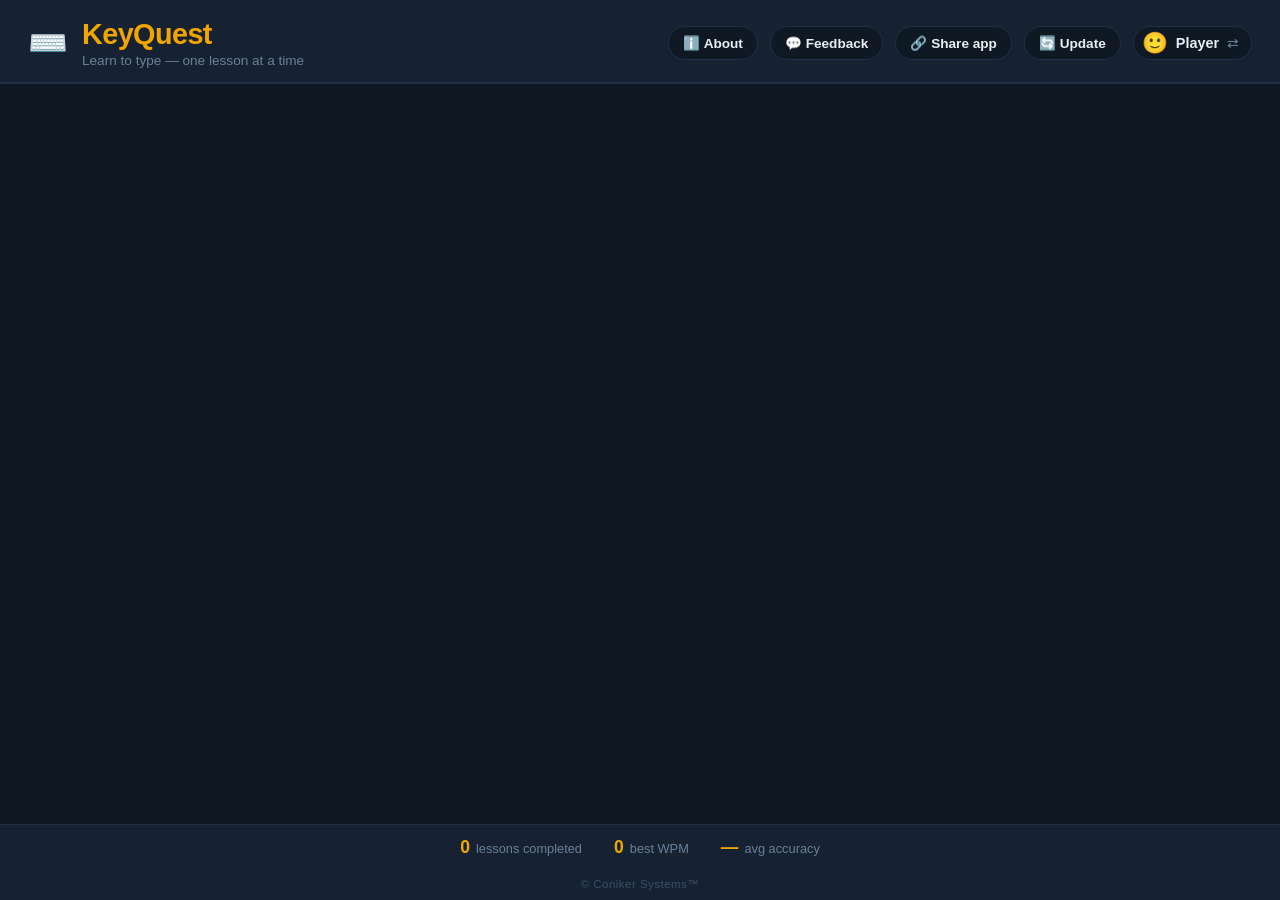
==== index.html @ 82ed9040 "Add Word Zap arcade game (v1.3.0) Falling-words typing game using only the keys the player has unloc" ====
<!DOCTYPE html>
<html lang="en">
<head>
  <meta charset="UTF-8">
  <meta name="viewport" content="width=device-width, initial-scale=1.0, viewport-fit=cover">
  <meta name="apple-mobile-web-app-capable" content="yes">
  <meta name="apple-mobile-web-app-status-bar-style" content="black-translucent">
  <meta name="apple-mobile-web-app-title" content="KeyQuest">
  <meta name="theme-color" content="#0F1923">

  <!-- PWA Manifest -->
  <link rel="manifest" href="manifest.json">

  <!-- App Icons for iOS home screen -->
  <link rel="apple-touch-icon" href="icons/icon-192.svg">

  <!-- App Stylesheet — ?v= cache-busts on each release (keep in sync with APP_VERSION) -->
  <link rel="stylesheet" href="css/app.css?v=1.3.0">

  <title>KeyQuest — Learn to Type</title>
</head>
<body>

  <!-- ==============================================================
       VIEW 0: PROFILE PICKER — "Who's typing?"
       Local, offline player profiles so son & wife track separately.
       ============================================================== -->
  <div id="view-profiles" class="view hidden">
    <div class="profiles-container">
      <div class="profiles-logo" aria-hidden="true">⌨️ KeyQuest</div>
      <h1 class="profiles-title">Who's typing?</h1>
      <p class="profiles-sub">Pick your player so your stars and speed are saved just for you.</p>

      <!-- Profile cards (+ add) rendered by JS -->
      <div id="profiles-grid" class="profiles-grid"></div>

      <!-- Create-new-player form (shown when adding / on first run) -->
      <div id="profile-create" class="profile-create hidden">
        <input id="profile-name-input" class="profile-name-input"
               placeholder="Type your name" maxlength="12" autocomplete="off"
               autocapitalize="words" spellcheck="false">
        <div class="emoji-picker" id="emoji-picker" aria-label="Pick an avatar"></div>
        <div class="profile-create-actions">
          <button id="btn-create-cancel" class="btn btn-ghost">Cancel</button>
          <button id="btn-create-save" class="btn btn-primary">Create Player</button>
        </div>
      </div>

      <div class="app-credit">© Coniker Systems™</div>
    </div>
  </div><!-- /#view-profiles -->


  <!-- ==============================================================
       VIEW 1: HOME / DASHBOARD
       ============================================================== -->
  <div id="view-home" class="view">

    <!-- Header -->
    <header class="home-header">
      <div class="home-logo" aria-hidden="true">⌨️</div>
      <div>
        <div class="home-title">KeyQuest</div>
        <div class="home-tagline">Learn to type — one lesson at a time</div>
      </div>
      <div class="home-header-actions">
        <button id="btn-about" class="share-btn" aria-label="About this app">ℹ️ About</button>
        <button id="btn-feedback" class="share-btn" aria-label="Send feedback">💬 Feedback</button>
        <button id="btn-share" class="share-btn" aria-label="Share app link">🔗 Share app</button>
        <button id="btn-update" class="share-btn" aria-label="Update to the latest version">🔄 Update</button>
        <button id="btn-switch-player" class="profile-chip" aria-label="Switch player">
          <span id="profile-chip-emoji" class="profile-chip-emoji">🙂</span>
          <span id="profile-chip-name" class="profile-chip-name">Player</span>
          <span class="profile-chip-swap" aria-hidden="true">⇄</span>
        </button>
      </div>
    </header>

    <!-- Levels + Lesson Cards — rendered by JS -->
    <div id="levels-container" role="main" aria-label="Lessons"></div>

    <!-- Bottom Stats Bar -->
    <footer class="stats-bar" role="contentinfo">
      <div class="stat-item">
        <span class="stat-value" id="stat-completed">0</span>
        <span class="stat-label">lessons completed</span>
      </div>
      <div class="stat-item">
        <span class="stat-value" id="stat-wpm">0</span>
        <span class="stat-label">best WPM</span>
      </div>
      <div class="stat-item">
        <span class="stat-value" id="stat-accuracy">—</span>
        <span class="stat-label">avg accuracy</span>
      </div>
    </footer>

    <!-- Credit -->
    <div class="app-credit">© Coniker Systems™</div>

  </div><!-- /#view-home -->


  <!-- ==============================================================
       VIEW 2: LESSON INTRO SCREEN
       Shows before the typing screen — mimics typing.com's lesson start card
       ============================================================== -->
  <div id="view-intro" class="view hidden">
    <div class="intro-container">

      <!-- Header row: back button + level badge -->
      <div class="intro-header">
        <button id="btn-intro-back" class="btn-back" aria-label="Back to home">← Back</button>
        <div class="intro-level-badge" id="intro-level-badge">Level 1</div>
      </div>

      <!-- Lesson title & subtitle/tip -->
      <h1 class="intro-title" id="intro-title">F and J — Home Position</h1>
      <p class="intro-subtitle" id="intro-subtitle">Place your fingers on the home row. Feel the bumps on F and J.</p>

      <!-- Keys being introduced -->
      <div class="intro-keys-section">
        <div class="intro-keys-label" id="intro-keys-label">Keys in this lesson</div>
        <div class="intro-keys-display" id="intro-keys-display">
          <!-- Populated by JS: big colored key tiles -->
        </div>
      </div>

      <!-- Tip box -->
      <div class="intro-tip" id="intro-tip">
        <!-- Populated by JS -->
      </div>

      <!-- Start button -->
      <button class="btn btn-primary btn-start-lesson" id="btn-start-lesson">Start Lesson →</button>

    </div>
  </div><!-- /#view-intro -->


  <!-- ==============================================================
       VIEW 2b: EXAM INTRO — pick a test mode
       ============================================================== -->
  <div id="view-exam-intro" class="view hidden">
    <div class="intro-container">
      <div class="intro-header">
        <button id="btn-exam-back" class="btn-back" aria-label="Back to home">← Back</button>
        <div class="intro-level-badge" id="exam-intro-sub">Test</div>
      </div>

      <h1 class="intro-title" id="exam-intro-title">Level Test</h1>
      <p class="intro-subtitle" id="exam-intro-desc"></p>

      <div class="exam-note">
        🔒 This is a <strong>test</strong> — the keyboard won't show you the next key or
        finger. Type carefully and try not to look at your hands!
      </div>

      <div class="exam-modes">
        <button class="exam-mode-btn" id="btn-exam-accuracy">
          <span class="exam-mode-icon">🎯</span>
          <span class="exam-mode-title">Accuracy Test</span>
          <span class="exam-mode-req" id="exam-req-accuracy"></span>
        </button>
        <button class="exam-mode-btn" id="btn-exam-speed">
          <span class="exam-mode-icon">⚡</span>
          <span class="exam-mode-title">Speed + Accuracy</span>
          <span class="exam-mode-req" id="exam-req-speed"></span>
        </button>
      </div>
    </div>
  </div><!-- /#view-exam-intro -->


  <!-- ==============================================================
       VIEW 3: LESSON / TYPING SCREEN
       ============================================================== -->
  <div id="view-lesson" class="view hidden">

    <!-- Level accent bar at top -->
    <div class="lesson-level-bar" id="lesson-level-bar"></div>

    <!-- Top Bar: back button, lesson name, live stats -->
    <div class="lesson-topbar">
      <button id="btn-back-home" class="btn-back" aria-label="Back to home">← Home</button>

      <div class="lesson-name-bar">
        <div id="lesson-title">Lesson</div>
        <div id="lesson-exercise-counter">Exercise 1 of 4</div>
      </div>

      <div class="live-stats">
        <div class="live-stat">
          <span class="live-stat-value" id="stat-wpm-live">0</span>
          <span class="live-stat-label">WPM</span>
        </div>
        <div class="live-stat">
          <span class="live-stat-value" id="stat-accuracy-live">100%</span>
          <span class="live-stat-label">Accuracy</span>
        </div>
      </div>
    </div>

    <!-- Progress Bar -->
    <div class="progress-bar-wrap" role="progressbar" aria-label="Lesson progress">
      <div id="progress-fill"></div>
      <span id="progress-label" aria-live="polite">0 / 0</span>
    </div>

    <!-- Main Typing Area -->
    <div class="typing-area" aria-label="Typing exercise">
      <div id="typing-text" aria-live="off"></div>
    </div>

    <!-- Live finger coaching — "Use your left index finger" -->
    <div id="finger-hint" class="finger-hint" aria-live="polite"></div>

    <!-- Visual Keyboard — rendered by keyboard.js -->
    <div id="keyboard-container" role="img" aria-label="Visual keyboard"></div>

    <!-- Finger color legend — rendered by keyboard.js -->
    <div id="finger-legend" class="finger-legend" aria-label="Finger guide"></div>

  </div><!-- /#view-lesson -->


  <!-- ==============================================================
       VIEW 4: RESULTS SCREEN
       ============================================================== -->
  <div id="view-results" class="view hidden">

    <!-- Header -->
    <div class="results-header">
      <div class="results-title" id="results-title">Lesson Complete!</div>
      <div class="results-lesson-name" id="results-lesson-name"></div>
    </div>

    <!-- Exam pass/fail banner (exams only) -->
    <div id="results-exam-banner" class="results-exam-banner hidden"></div>

    <!-- Final-exam certificate (final exam pass only) -->
    <div id="results-certificate" class="results-certificate hidden"></div>

    <!-- Animated Star Rating (lessons only) -->
    <div class="results-stars" id="results-stars" aria-label="Star rating" role="img">
      <span class="result-star" aria-label="Star 1">★</span>
      <span class="result-star" aria-label="Star 2">★</span>
      <span class="result-star" aria-label="Star 3">★</span>
    </div>

    <!-- Stats -->
    <div class="results-stats">
      <div class="result-stat">
        <div class="result-stat-value" id="results-wpm">0</div>
        <div class="result-stat-label">WPM</div>
      </div>
      <div class="result-stat">
        <div class="result-stat-value" id="results-accuracy">0%</div>
        <div class="result-stat-label">Accuracy</div>
      </div>
      <div class="result-stat">
        <div class="result-stat-value" id="results-time">0s</div>
        <div class="result-stat-label">Time</div>
      </div>
    </div>

    <!-- Encouragement Message -->
    <p id="results-message"></p>

    <!-- Action Buttons -->
    <div class="results-buttons">
      <button id="btn-try-again" class="btn btn-secondary">Try Again</button>
      <button id="btn-next-lesson" class="btn btn-primary hidden">Next Lesson →</button>
      <button id="btn-results-home" class="btn btn-ghost">Home</button>
    </div>

  </div><!-- /#view-results -->


  <!-- ==============================================================
       VIEW 5: WORD ZAP — arcade typing game
       Words fall; type them to zap them. Uses only unlocked keys.
       ============================================================== -->
  <div id="view-game" class="view hidden">

    <!-- Top bar: exit, HUD, pause -->
    <div class="game-topbar">
      <button id="btn-game-exit" class="btn-back" aria-label="Back to home">← Home</button>

      <div class="game-hud">
        <div class="game-hud-item">
          <span class="game-hud-value" id="game-score">0</span>
          <span class="game-hud-label">Score <span id="game-streak" class="game-streak"></span></span>
        </div>
        <div class="game-hud-item">
          <span class="game-hud-value" id="game-level">1</span>
          <span class="game-hud-label">Level</span>
        </div>
        <div class="game-hud-item" id="game-lives" aria-label="Lives">
          <span class="game-heart">❤️</span>
          <span class="game-heart">❤️</span>
          <span class="game-heart">❤️</span>
        </div>
        <div class="game-hud-item">
          <span class="game-hud-value" id="game-best">0</span>
          <span class="game-hud-label">Best</span>
        </div>
      </div>

      <button id="btn-game-pause" class="btn-back" aria-label="Pause game">⏸</button>
    </div>

    <!-- Playfield — words spawn and fall inside here -->
    <div id="game-playfield" aria-label="Word Zap playfield">
      <div id="game-ground" aria-hidden="true"></div>

      <!-- Overlay: start / pause / game-over (content set by JS) -->
      <div id="game-overlay" class="game-overlay hidden">
        <div class="game-overlay-card">
          <h1 id="game-overlay-title">⚡ Word Zap</h1>
          <div id="game-overlay-body"></div>
          <div class="game-overlay-buttons">
            <button id="btn-game-start" class="btn btn-primary">Play! →</button>
            <button id="btn-game-home" class="btn btn-ghost">Home</button>
          </div>
        </div>
      </div>
    </div>

  </div><!-- /#view-game -->


  <!-- ==============================================================
       ABOUT OVERLAY — what KeyQuest is, in simple terms
       ============================================================== -->
  <div id="about-overlay" class="about-overlay hidden">
    <div class="about-card">
      <div class="about-head">
        <div class="about-logo" aria-hidden="true">⌨️</div>
        <div>
          <div class="about-title">KeyQuest</div>
          <div class="about-subtitle">Learn to type the right way</div>
        </div>
        <button id="btn-about-close" class="about-x" aria-label="Close">×</button>
      </div>

      <p class="about-lead">
        KeyQuest is a fun, step-by-step way to learn <strong>touch typing</strong> —
        typing without looking down at your hands.
      </p>

      <ul class="about-list">
        <li><span class="ab-ico">🎯</span><span class="ab-txt">Start on the <strong>home row</strong>, then add new keys, real words, sentences, numbers, and capital letters — like a real typing course.</span></li>
        <li><span class="ab-ico">⌨️</span><span class="ab-txt">The on-screen keyboard <strong>lights up the next key</strong> and tells you <strong>which finger</strong> to use, so you learn the correct habits.</span></li>
        <li><span class="ab-ico">⭐</span><span class="ab-txt">Earn up to <strong>3 stars</strong> per lesson, beat your best <strong>speed (WPM)</strong>, and watch your <strong>accuracy</strong> climb.</span></li>
        <li><span class="ab-ico">👨‍👩‍👧</span><span class="ab-txt">Each player has their <strong>own progress</strong>, so the whole family can practice.</span></li>
        <li><span class="ab-ico">📶</span><span class="ab-txt">Once added to your Home Screen, it <strong>works offline</strong> — no internet needed.</span></li>
      </ul>

      <p class="about-tip">
        💡 Tip: rest your pointer fingers on <strong>F</strong> and <strong>J</strong> (feel the little bumps) and keep your eyes on the screen, not your hands.
      </p>

      <button id="btn-about-ok" class="btn btn-primary">Got it — let's type!</button>
      <div class="about-credit">© Coniker Systems™</div>
    </div>
  </div>

  <!-- ==============================================================
       SCRIPTS — loaded in order (no modules, plain ES5/ES6)
       lessons.js must come before keyboard.js and app.js
       Share + Feedback are handled by the reusable js/feedback.js widget,
       triggered from the header buttons (noFab — no floating button).
       ============================================================== -->
  <script src="js/version.js?v=1.3.0"></script>
  <script src="js/lessons.js?v=1.3.0"></script>
  <script src="js/keyboard.js?v=1.3.0"></script>
  <script src="js/app.js?v=1.3.0"></script>
  <script src="js/game.js?v=1.3.0"></script>
  <script>
    window.APP_INFO = { name: "KeyQuest", url: "https://conikersystems.github.io/typing/", email: "info@conikersystems.com", noFab: true, version: "1.3.0" };
  </script>
  <script src="js/feedback.js?v=1.3.0"></script>

</body>
</html>
---- css/app.css ----
/* ================================================================
   KeyQuest — App Stylesheet
   Dark navy theme, iPad landscape optimized
   ================================================================ */

/* ----------------------------------------------------------------
   CSS Custom Properties (Design Tokens)
   ---------------------------------------------------------------- */
:root {
  --bg:          #0F1923;
  --panel:       #162231;
  --border:      #1E3048;
  --gold:        #F0A500;
  --gold-dim:    #A07000;
  --green:       #00C896;
  --red:         #E74C3C;
  --blue:        #4A9EFF;
  --pink:        #EC407A;
  --teal:        #00C896;
  --text:        #E8EEF4;
  --text-muted:  #6A8099;
  --text-dim:    #3A5068;

  --radius:      10px;
  --radius-sm:   6px;
  --radius-lg:   16px;

  /* Finger colors */
  --finger-l-pinky:  #9B59B6;
  --finger-l-ring:   #3498DB;
  --finger-l-mid:    #1ABC9C;
  --finger-l-idx:    #2ECC71;
  --finger-r-idx:    #F1C40F;
  --finger-r-mid:    #E67E22;
  --finger-r-ring:   #E74C3C;
  --finger-r-pinky:  #EC407A;
  --finger-space:    #8899AA;
  --finger-support:  #2A3D52;

  --font-ui:   -apple-system, BlinkMacSystemFont, 'Segoe UI', Helvetica, Arial, sans-serif;
  --font-mono: ui-monospace, 'SF Mono', 'Cascadia Mono', 'Consolas', 'Courier New', monospace;
}

/* ----------------------------------------------------------------
   Reset & Base
   ---------------------------------------------------------------- */
*, *::before, *::after {
  box-sizing: border-box;
  margin: 0;
  padding: 0;
}

html, body {
  width: 100%;
  height: 100%;
  overflow: hidden;
  background: var(--bg);
  color: var(--text);
  font-family: var(--font-ui);
  font-size: 16px;
  -webkit-text-size-adjust: 100%;
  /* Prevent iOS tap highlight */
  -webkit-tap-highlight-color: transparent;
  /* Prevent text selection during typing */
  user-select: none;
  -webkit-user-select: none;
}

/* Utility */
.hidden { display: none !important; }

/* ================================================================
   VIEW WRAPPER — fills full screen, each view is full-size
   ================================================================ */
.view {
  position: absolute;
  inset: 0;
  display: flex;
  flex-direction: column;
  overflow: hidden;
}

/* ================================================================
   HOME SCREEN
   ================================================================ */
#view-home {
  overflow-y: auto;
  -webkit-overflow-scrolling: touch;
}

/* ---- App Header ---- */
.home-header {
  display: flex;
  align-items: center;
  gap: 14px;
  padding: 18px 28px 14px;
  background: var(--panel);
  border-bottom: 2px solid var(--border);
  flex-shrink: 0;
}

.home-logo {
  font-size: 2rem;
  line-height: 1;
}

.home-title {
  font-size: 1.8rem;
  font-weight: 800;
  letter-spacing: -0.02em;
  color: var(--gold);
}

.home-tagline {
  font-size: 0.85rem;
  color: var(--text-muted);
  margin-top: 2px;
}

/* ---- Levels Container ---- */
#levels-container {
  flex: 1;
  padding: 20px 24px;
  overflow-y: auto;
}

.level-section {
  margin-bottom: 28px;
}

.level-header {
  display: flex;
  align-items: baseline;
  gap: 10px;
  margin-bottom: 12px;
  padding-bottom: 8px;
  border-bottom: 1px solid var(--border);
}

.level-title {
  font-size: 1.1rem;
  font-weight: 700;
  color: var(--gold);
  text-transform: uppercase;
  letter-spacing: 0.06em;
}

.level-subtitle {
  font-size: 0.8rem;
  color: var(--text-muted);
}

/* ---- Lesson Cards Grid ---- */
.lessons-grid {
  display: grid;
  /* Bigger, more legible cards that wrap responsively (iPad portrait/landscape) */
  grid-template-columns: repeat(auto-fill, minmax(168px, 1fr));
  gap: 12px;
}

.lesson-card {
  background: var(--panel);
  border: 2px solid var(--border);
  border-radius: var(--radius);
  padding: 14px 12px;
  text-align: center;
  position: relative;
  transition: transform 0.15s ease, border-color 0.15s ease, box-shadow 0.15s ease;
  min-height: 108px;
  display: flex;
  flex-direction: column;
  align-items: center;
  justify-content: center;
  gap: 6px;
}

.lesson-card.unlocked {
  cursor: pointer;
}

.lesson-card.unlocked:hover,
.lesson-card.unlocked:active {
  border-color: var(--gold);
  transform: translateY(-3px);
  box-shadow: 0 6px 20px rgba(240, 165, 0, 0.3);
}

.lesson-card.locked {
  opacity: 0.55;
  cursor: pointer;            /* tap a locked lesson to unlock it */
}
.lesson-card.locked:active {
  opacity: 0.78;
}
.card-unlock-hint {
  font-size: 0.7rem;
  font-weight: 700;
  color: var(--gold);
  margin-top: 6px;
  letter-spacing: 0.03em;
}

.lesson-card.completed {
  border-color: rgba(0, 200, 150, 0.45);
}

/* "Start here" — the next lesson to do, clearly highlighted */
.lesson-card.next-up {
  border-color: var(--gold);
  background: linear-gradient(180deg, rgba(240,165,0,0.12), var(--panel));
  box-shadow: 0 0 0 1px var(--gold), 0 6px 22px rgba(240, 165, 0, 0.28);
  animation: nextPulse 2s ease-in-out infinite;
}

@keyframes nextPulse {
  0%, 100% { box-shadow: 0 0 0 1px var(--gold), 0 6px 22px rgba(240, 165, 0, 0.22); }
  50%      { box-shadow: 0 0 0 2px var(--gold), 0 8px 28px rgba(240, 165, 0, 0.45); }
}

.card-badge {
  position: absolute;
  top: -10px;
  left: 50%;
  transform: translateX(-50%);
  background: var(--gold);
  color: #0F1923;
  font-size: 0.62rem;
  font-weight: 800;
  letter-spacing: 0.04em;
  text-transform: uppercase;
  padding: 3px 10px;
  border-radius: 20px;
  white-space: nowrap;
  box-shadow: 0 2px 8px rgba(240, 165, 0, 0.5);
}

.card-number {
  font-size: 1.4rem;
  font-weight: 800;
  color: var(--text);
  line-height: 1;
}

.card-title {
  font-size: 0.82rem;
  font-weight: 600;
  color: var(--text);
  line-height: 1.3;
  max-width: 100%;
  overflow: hidden;
  display: -webkit-box;
  -webkit-line-clamp: 2;
  -webkit-box-orient: vertical;
}

.card-stars {
  display: flex;
  align-items: center;
  gap: 2px;
  flex-wrap: wrap;
  justify-content: center;
  margin-top: 2px;
}

.card-star {
  font-size: 1rem;
  line-height: 1;
}

.card-star.filled {
  color: var(--gold);
  text-shadow: 0 0 6px rgba(240, 165, 0, 0.6);
}

.card-star.empty {
  color: var(--text-dim);
}

.card-wpm {
  font-size: 0.68rem;
  color: var(--green);
  font-weight: 700;
  margin-left: 5px;
}

.card-lock {
  position: absolute;
  top: 8px;
  right: 8px;
  font-size: 1.05rem;
  opacity: 0.6;
}

/* ---- Stats Bar ---- */
.stats-bar {
  display: flex;
  align-items: center;
  justify-content: center;
  gap: 32px;
  padding: 12px 28px;
  background: var(--panel);
  border-top: 1px solid var(--border);
  flex-shrink: 0;
}

.stat-item {
  display: flex;
  align-items: baseline;
  gap: 6px;
}

.stat-value {
  font-size: 1.1rem;
  font-weight: 700;
  color: var(--gold);
}

.stat-label {
  font-size: 0.8rem;
  color: var(--text-muted);
}

/* ================================================================
   PROFILE PICKER — "Who's typing?"
   ================================================================ */
#view-profiles {
  overflow-y: auto;
  -webkit-overflow-scrolling: touch;
  background: var(--bg);
}

.profiles-container {
  max-width: 760px;
  margin: 0 auto;
  padding: 40px 28px 48px;
  display: flex;
  flex-direction: column;
  align-items: center;
  text-align: center;
  min-height: 100%;
  justify-content: center;
}

.profiles-logo {
  font-size: 1.3rem;
  font-weight: 800;
  color: var(--gold);
  letter-spacing: -0.01em;
  margin-bottom: 18px;
}

.profiles-title {
  font-size: 2rem;
  font-weight: 800;
  color: var(--text);
  letter-spacing: -0.02em;
}

.profiles-sub {
  font-size: 0.95rem;
  color: var(--text-muted);
  margin-top: 8px;
  max-width: 440px;
  line-height: 1.5;
}

.profiles-grid {
  display: flex;
  flex-wrap: wrap;
  gap: 16px;
  justify-content: center;
  margin-top: 28px;
}

.profile-card {
  --accent: var(--gold);
  position: relative;
  width: 120px;
  min-height: 120px;
  background: var(--panel);
  border: 2px solid var(--border);
  border-radius: var(--radius-lg);
  display: flex;
  flex-direction: column;
  align-items: center;
  justify-content: center;
  gap: 8px;
  cursor: pointer;
  transition: transform 0.15s ease, border-color 0.15s ease, box-shadow 0.15s ease;
}

.profile-card:hover {
  transform: translateY(-3px);
  border-color: var(--accent);
  box-shadow: 0 6px 20px rgba(0, 0, 0, 0.35);
}

.profile-emoji {
  font-size: 2.6rem;
  line-height: 1;
}

.profile-name {
  font-size: 0.95rem;
  font-weight: 700;
  color: var(--text);
  max-width: 104px;
  overflow: hidden;
  text-overflow: ellipsis;
  white-space: nowrap;
}

.profile-card.profile-add {
  border-style: dashed;
  background: transparent;
}

.profile-card.profile-add .profile-emoji { color: var(--text-muted); }
.profile-card.profile-add .profile-name { color: var(--text-muted); }

.profile-del {
  position: absolute;
  top: 4px;
  right: 4px;
  width: 24px;
  height: 24px;
  border: none;
  border-radius: 50%;
  background: rgba(231, 76, 60, 0.18);
  color: var(--red);
  font-size: 0.7rem;
  line-height: 1;
  cursor: pointer;
  opacity: 0;
  transition: opacity 0.15s ease;
}

.profile-card:hover .profile-del { opacity: 1; }

/* ---- Create-profile form ---- */
.profile-create {
  margin-top: 32px;
  width: 100%;
  max-width: 420px;
  display: flex;
  flex-direction: column;
  gap: 16px;
  background: var(--panel);
  border: 1.5px solid var(--border);
  border-radius: var(--radius-lg);
  padding: 24px;
}

.profile-name-input {
  font-family: var(--font-ui);
  font-size: 1.1rem;
  font-weight: 600;
  text-align: center;
  padding: 12px 16px;
  border-radius: var(--radius);
  border: 1.5px solid var(--border);
  background: var(--bg);
  color: var(--text);
  outline: none;
}

.profile-name-input:focus {
  border-color: var(--gold);
}

.emoji-picker {
  display: grid;
  grid-template-columns: repeat(6, 1fr);
  gap: 8px;
}

.emoji-option {
  font-size: 1.6rem;
  padding: 6px 0;
  border-radius: var(--radius-sm);
  border: 2px solid transparent;
  background: var(--bg);
  cursor: pointer;
  transition: transform 0.1s ease, border-color 0.1s ease;
}

.emoji-option:hover { transform: scale(1.1); }
.emoji-option.selected {
  border-color: var(--gold);
  background: rgba(240, 165, 0, 0.12);
}

.profile-create-actions {
  display: flex;
  gap: 12px;
  justify-content: center;
}

/* ---- Home header actions (share + profile) ---- */
.home-header-actions {
  margin-left: auto;
  display: flex;
  align-items: center;
  gap: 12px;
  flex-shrink: 0;
  flex-wrap: wrap;
  justify-content: flex-end;
}

.share-btn {
  display: inline-flex;
  align-items: center;
  gap: 6px;
  background: var(--bg);
  border: 1.5px solid var(--border);
  border-radius: 22px;
  padding: 8px 14px;
  cursor: pointer;
  color: var(--text);
  font-family: var(--font-ui);
  font-size: 0.85rem;
  font-weight: 700;
  transition: border-color 0.15s ease, transform 0.1s ease, color 0.15s ease;
}

.share-btn:hover {
  border-color: var(--gold);
  color: var(--gold);
  transform: translateY(-1px);
}

/* ---- Profile chip in home header ---- */
.profile-chip {
  display: inline-flex;
  align-items: center;
  gap: 8px;
  background: var(--bg);
  border: 1.5px solid var(--border);
  border-radius: 22px;
  padding: 6px 12px 6px 8px;
  cursor: pointer;
  color: var(--text);
  font-family: var(--font-ui);
  transition: border-color 0.15s ease, transform 0.1s ease;
}

.profile-chip:hover { border-color: var(--gold); transform: translateY(-1px); }
.profile-chip-emoji { font-size: 1.3rem; line-height: 1; }
.profile-chip-name { font-size: 0.9rem; font-weight: 700; }
.profile-chip-swap { font-size: 0.85rem; color: var(--text-muted); }

/* ================================================================
   LESSON INTRO SCREEN
   ================================================================ */
#view-intro {
  overflow-y: auto;
  -webkit-overflow-scrolling: touch;
  background: var(--bg);
}

.intro-container {
  max-width: 680px;
  margin: 0 auto;
  padding: 32px 28px 48px;
  display: flex;
  flex-direction: column;
  gap: 24px;
  min-height: 100%;
}

/* ---- Intro Header row ---- */
.intro-header {
  display: flex;
  align-items: center;
  justify-content: space-between;
  gap: 16px;
}

.intro-level-badge {
  display: inline-flex;
  align-items: center;
  padding: 5px 14px;
  border-radius: 20px;
  font-size: 0.78rem;
  font-weight: 800;
  letter-spacing: 0.04em;
  text-transform: uppercase;
  color: #0F1923;
  background: var(--gold);
  flex-shrink: 0;
}

/* ---- Intro Title & Subtitle ---- */
.intro-title {
  font-size: 2rem;
  font-weight: 800;
  letter-spacing: -0.02em;
  color: var(--text);
  line-height: 1.15;
}

.intro-subtitle {
  font-size: 1rem;
  color: var(--text-muted);
  line-height: 1.55;
  max-width: 560px;
}

/* ---- Keys Section ---- */
.intro-keys-section {
  display: flex;
  flex-direction: column;
  gap: 12px;
}

.intro-keys-label {
  font-size: 0.72rem;
  font-weight: 700;
  color: var(--text-dim);
  text-transform: uppercase;
  letter-spacing: 0.1em;
}

.intro-keys-display {
  display: flex;
  flex-wrap: wrap;
  gap: 8px;
  align-items: flex-end;
}

/* ---- Key Tiles ---- */
.intro-key-tile {
  width: 60px;
  height: 60px;
  border-radius: 8px;
  display: flex;
  align-items: center;
  justify-content: center;
  font-size: 1.4rem;
  font-weight: 800;
  font-family: var(--font-mono);
  background: var(--border);
  color: var(--text-muted);
  border: 2px solid #2A3D52;
  box-shadow: 0 4px 0 #0A1320;
  transition: transform 0.12s ease;
}

.intro-key-tile--wide {
  width: auto;
  padding: 0 18px;
  font-size: 0.9rem;
}

/* Finger-color variants for tiles */
.intro-key-tile--l-pinky {
  background: rgba(155, 89, 182, 0.25);
  color: #C39BD3;
  border-color: rgba(155, 89, 182, 0.5);
}
.intro-key-tile--l-ring {
  background: rgba(52, 152, 219, 0.25);
  color: #85C1E9;
  border-color: rgba(52, 152, 219, 0.5);
}
.intro-key-tile--l-mid {
  background: rgba(26, 188, 156, 0.25);
  color: #76D7C4;
  border-color: rgba(26, 188, 156, 0.5);
}
.intro-key-tile--l-idx {
  background: rgba(46, 204, 113, 0.25);
  color: #82E0AA;
  border-color: rgba(46, 204, 113, 0.5);
}
.intro-key-tile--r-idx {
  background: rgba(241, 196, 15, 0.25);
  color: #F9E79F;
  border-color: rgba(241, 196, 15, 0.5);
}
.intro-key-tile--r-mid {
  background: rgba(230, 126, 34, 0.25);
  color: #FAD7A0;
  border-color: rgba(230, 126, 34, 0.5);
}
.intro-key-tile--r-ring {
  background: rgba(231, 76, 60, 0.25);
  color: #F1948A;
  border-color: rgba(231, 76, 60, 0.5);
}
.intro-key-tile--r-pinky {
  background: rgba(236, 64, 122, 0.25);
  color: #F48FB1;
  border-color: rgba(236, 64, 122, 0.5);
}
.intro-key-tile--space {
  background: rgba(136, 153, 170, 0.2);
  color: #8899AA;
  border-color: rgba(136, 153, 170, 0.35);
}

/* ---- Tip Box ---- */
.intro-tip {
  display: flex;
  align-items: flex-start;
  gap: 10px;
  background: rgba(74, 158, 255, 0.08);
  border: 1.5px solid rgba(74, 158, 255, 0.2);
  border-radius: var(--radius);
  padding: 14px 18px;
  font-size: 0.9rem;
  color: var(--text);
  line-height: 1.55;
}

.intro-tip-icon {
  flex-shrink: 0;
  font-size: 1.1rem;
  margin-top: 1px;
}

/* ---- Start Lesson Button ---- */
.btn-start-lesson {
  align-self: flex-start;
  font-size: 1.05rem;
  font-weight: 800;
  padding: 14px 36px;
  border-radius: var(--radius);
  background: var(--gold);
  color: #0F1923;
  border: none;
  cursor: pointer;
  box-shadow: 0 4px 18px rgba(240, 165, 0, 0.45);
  transition: transform 0.12s ease, box-shadow 0.12s ease;
  letter-spacing: 0.01em;
}

.btn-start-lesson:hover {
  transform: translateY(-2px);
  box-shadow: 0 6px 24px rgba(240, 165, 0, 0.6);
}

.btn-start-lesson:active {
  transform: scale(0.97);
}

/* ================================================================
   LESSON / TYPING SCREEN
   ================================================================ */
#view-lesson {
  display: flex;
  flex-direction: column;
  height: 100%;
}

/* ---- Level accent bar — thin colored stripe at top of lesson view ---- */
.lesson-level-bar {
  height: 4px;
  flex-shrink: 0;
  background: var(--gold);
  width: 100%;
}

/* ---- Top Bar ---- */
.lesson-topbar {
  display: flex;
  align-items: center;
  gap: 16px;
  padding: 10px 20px;
  background: var(--panel);
  border-bottom: 2px solid var(--border);
  flex-shrink: 0;
}

.btn-back {
  background: var(--border);
  border: none;
  color: var(--text);
  padding: 8px 14px;
  border-radius: var(--radius-sm);
  font-size: 0.9rem;
  font-family: var(--font-ui);
  cursor: pointer;
  transition: background 0.15s;
  flex-shrink: 0;
}

.btn-back:hover {
  background: #2A3D52;
}

.lesson-name-bar {
  display: flex;
  flex-direction: column;
  flex: 1;
}

#lesson-title {
  font-size: 1rem;
  font-weight: 700;
  color: var(--text);
  line-height: 1.2;
}

#lesson-exercise-counter {
  font-size: 0.72rem;
  color: var(--text-muted);
  margin-top: 1px;
}

.live-stats {
  display: flex;
  gap: 20px;
  flex-shrink: 0;
}

.live-stat {
  display: flex;
  flex-direction: column;
  align-items: center;
  min-width: 52px;
}

.live-stat-value {
  font-size: 1.3rem;
  font-weight: 800;
  color: var(--gold);
  line-height: 1;
}

.live-stat-label {
  font-size: 0.62rem;
  color: var(--text-muted);
  text-transform: uppercase;
  letter-spacing: 0.05em;
  margin-top: 1px;
}

/* ---- Progress Bar ---- */
.progress-bar-wrap {
  background: var(--border);
  height: 4px;
  flex-shrink: 0;
  position: relative;
}

#progress-fill {
  height: 100%;
  background: var(--gold);
  transition: width 0.15s ease;
}

#progress-label {
  position: absolute;
  right: 8px;
  top: 5px;
  font-size: 0.65rem;
  color: var(--text-dim);
}

/* ---- Typing Area ---- */
.typing-area {
  flex: 1;
  display: flex;
  align-items: center;
  justify-content: center;
  padding: 20px 40px;
  overflow: hidden;
  background: var(--bg);
}

#typing-text {
  font-family: var(--font-mono);
  font-size: 1.75rem;
  line-height: 2.2;
  letter-spacing: 0.04em;
  word-break: break-word;
  text-align: center;
  max-width: 860px;
  width: 100%;
}

/* Character states */
.char.done {
  color: var(--green);
}

.char.current {
  color: var(--text);
  background: rgba(240, 165, 0, 0.2);
  border-bottom: 3px solid var(--gold);
  border-radius: 3px;
  padding-bottom: 1px;
  display: inline-block;
  min-width: 0.55em;
}

.char.upcoming {
  color: var(--text-dim);
}

/* Error feedback on current char */
.char.error-flash {
  background: rgba(231, 76, 60, 0.35) !important;
  color: var(--red) !important;
  border-bottom-color: var(--red) !important;
}

/* Shake animation */
@keyframes shake {
  0%   { transform: translateX(0); }
  20%  { transform: translateX(-5px); }
  40%  { transform: translateX(5px); }
  60%  { transform: translateX(-4px); }
  80%  { transform: translateX(4px); }
  100% { transform: translateX(0); }
}

.char.shake {
  animation: shake 0.35s ease;
  display: inline-block;
}

/* ---- Live finger coaching line ---- */
.finger-hint {
  flex-shrink: 0;
  text-align: center;
  font-size: 0.95rem;
  color: var(--text-muted);
  padding: 4px 0 8px;
  min-height: 1.4em;
}

.finger-hint strong {
  color: var(--gold);
  font-weight: 700;
}

/* ---- Finger color legend ---- */
.finger-legend {
  flex-shrink: 0;
  display: flex;
  flex-wrap: wrap;
  justify-content: center;
  gap: 6px 14px;
  padding: 8px 16px 12px;
  background: var(--panel);
}

.legend-item {
  display: inline-flex;
  align-items: center;
  gap: 5px;
}

.legend-dot {
  width: 12px;
  height: 12px;
  border-radius: 3px;
  border: 1px solid rgba(255, 255, 255, 0.15);
}

.legend-label {
  font-size: 0.66rem;
  color: var(--text-muted);
  letter-spacing: 0.02em;
}

/* Solid finger colors for legend dots (the keyboard uses faded fills) */
.legend-dot.finger-l-pinky { background: var(--finger-l-pinky); }
.legend-dot.finger-l-ring  { background: var(--finger-l-ring); }
.legend-dot.finger-l-mid   { background: var(--finger-l-mid); }
.legend-dot.finger-l-idx   { background: var(--finger-l-idx); }
.legend-dot.finger-r-idx   { background: var(--finger-r-idx); }
.legend-dot.finger-r-mid   { background: var(--finger-r-mid); }
.legend-dot.finger-r-ring  { background: var(--finger-r-ring); }
.legend-dot.finger-r-pinky { background: var(--finger-r-pinky); }
.legend-dot.finger-space   { background: var(--finger-space); }

/* ---- Visual Keyboard ---- */
#keyboard-container {
  flex-shrink: 0;
  background: var(--panel);
  border-top: 2px solid var(--border);
  padding: 10px 16px 14px;
  display: flex;
  justify-content: center;
}

.keyboard {
  display: flex;
  flex-direction: column;
  gap: 5px;
  width: 100%;
  max-width: 860px;
}

.key-row {
  display: flex;
  gap: 4px;
  justify-content: center;
}

/* Base key style */
.key {
  height: 36px;
  min-width: 36px;
  padding: 0 6px;
  border-radius: 5px;
  display: flex;
  align-items: center;
  justify-content: center;
  font-family: var(--font-ui);
  font-size: 0.7rem;
  font-weight: 600;
  background: var(--border);
  color: var(--text-muted);
  border: 1px solid #2A3D52;
  box-shadow: 0 2px 0 #0A1320;
  transition: transform 0.08s ease, box-shadow 0.08s ease, background 0.1s ease;
  cursor: default;
  flex-shrink: 0;
  position: relative;
  user-select: none;
}

/* Wide key variants */
.key-wide-backspace  { min-width: 66px; }
.key-wide-tab        { min-width: 58px; }
.key-wide-caps       { min-width: 62px; }
.key-wide-enter      { min-width: 70px; }
.key-wide-shift-l    { min-width: 78px; }
.key-wide-shift-r    { min-width: 78px; }
.key-wide-ctrl       { min-width: 52px; }
.key-wide-alt        { min-width: 50px; }
.key-wide-space      { flex: 1; max-width: 320px; min-width: 200px; }

/* Support keys (backspace, shift, etc.) */
.key-support {
  background: #1A2A3A;
  color: var(--text-dim);
}

/* Finger color classes */
.finger-l-pinky { background: rgba(155, 89, 182, 0.3); color: #C39BD3; border-color: rgba(155,89,182,0.4); }
.finger-l-ring  { background: rgba(52, 152, 219, 0.3); color: #85C1E9; border-color: rgba(52,152,219,0.4); }
.finger-l-mid   { background: rgba(26, 188, 156, 0.3); color: #76D7C4; border-color: rgba(26,188,156,0.4); }
.finger-l-idx   { background: rgba(46, 204, 113, 0.3); color: #82E0AA; border-color: rgba(46,204,113,0.4); }
.finger-r-idx   { background: rgba(241, 196, 15,  0.3); color: #F9E79F; border-color: rgba(241,196,15,0.4); }
.finger-r-mid   { background: rgba(230, 126, 34,  0.3); color: #FAD7A0; border-color: rgba(230,126,34,0.4); }
.finger-r-ring  { background: rgba(231, 76,  60,  0.3); color: #F1948A; border-color: rgba(231,76,60,0.4); }
.finger-r-pinky { background: rgba(236, 64, 122,  0.3); color: #F48FB1; border-color: rgba(236,64,122,0.4); }
.finger-space   { background: rgba(136, 153, 170, 0.25); color: #8899AA; }

/* Active / highlighted key (current key to press) */
.key.key-active {
  background: var(--gold) !important;
  color: #0F1923 !important;
  border-color: #FFD040 !important;
  box-shadow: 0 0 14px rgba(240, 165, 0, 0.7), 0 2px 0 #8A5A00 !important;
  transform: scale(1.15) translateY(-1px);
  z-index: 2;
}

/* Shift key highlighted — slightly different style to indicate it's a modifier */
.key[data-key="shift-l"].key-active,
.key[data-key="shift-r"].key-active {
  background: #FFD040 !important;
  color: #0F1923 !important;
  border-color: #FFE580 !important;
  box-shadow: 0 0 18px rgba(255, 208, 64, 0.75), 0 2px 0 #8A5A00 !important;
  transform: scale(1.12) translateY(-1px);
}

/* Correct-flash key */
@keyframes correctFlash {
  0%   { background: var(--green); color: #0F1923; transform: scale(1.05); }
  100% { background: inherit; color: inherit; transform: scale(1); }
}

.key.key-correct-flash {
  animation: correctFlash 0.3s ease forwards;
}

/* ================================================================
   RESULTS SCREEN
   ================================================================ */
#view-results {
  display: flex;
  flex-direction: column;
  align-items: center;
  justify-content: center;
  gap: 24px;
  padding: 32px;
  background: var(--bg);
  overflow-y: auto;
  -webkit-overflow-scrolling: touch;
}

.results-header {
  text-align: center;
}

.results-title {
  font-size: 2rem;
  font-weight: 800;
  color: var(--gold);
  letter-spacing: -0.02em;
}

.results-lesson-name {
  font-size: 0.9rem;
  color: var(--text-muted);
  margin-top: 4px;
}

/* ---- Stars ---- */
.results-stars {
  display: flex;
  gap: 16px;
  align-items: center;
  justify-content: center;
}

.result-star {
  font-size: 3.5rem;
  color: var(--text-dim);
  line-height: 1;
  transition: color 0.3s ease, text-shadow 0.3s ease;
}

.result-star.lit {
  color: var(--gold);
  text-shadow: 0 0 20px rgba(240, 165, 0, 0.8), 0 0 40px rgba(240, 165, 0, 0.4);
}

@keyframes starPop {
  0%   { transform: scale(0.5) rotate(-15deg); opacity: 0; }
  60%  { transform: scale(1.3) rotate(5deg); }
  80%  { transform: scale(0.95) rotate(-2deg); }
  100% { transform: scale(1) rotate(0deg); opacity: 1; }
}

.result-star.animate-in {
  animation: starPop 0.5s cubic-bezier(0.34, 1.56, 0.64, 1) forwards;
}

/* ---- Result Stats ---- */
.results-stats {
  display: flex;
  gap: 32px;
  align-items: center;
  justify-content: center;
}

.result-stat {
  background: var(--panel);
  border: 1.5px solid var(--border);
  border-radius: var(--radius);
  padding: 16px 28px;
  text-align: center;
  min-width: 110px;
}

.result-stat-value {
  font-size: 2rem;
  font-weight: 800;
  color: var(--gold);
  line-height: 1;
}

.result-stat-label {
  font-size: 0.75rem;
  color: var(--text-muted);
  text-transform: uppercase;
  letter-spacing: 0.06em;
  margin-top: 4px;
}

/* ---- Encouragement Message ---- */
#results-message {
  font-size: 1rem;
  color: var(--text);
  text-align: center;
  max-width: 440px;
  line-height: 1.5;
  font-style: italic;
  opacity: 0.9;
}

/* ---- Buttons ---- */
.results-buttons {
  display: flex;
  gap: 14px;
  align-items: center;
  justify-content: center;
  flex-wrap: wrap;
}

.btn {
  font-family: var(--font-ui);
  font-size: 0.95rem;
  font-weight: 700;
  padding: 12px 28px;
  border-radius: var(--radius);
  border: none;
  cursor: pointer;
  transition: transform 0.12s ease, opacity 0.12s ease, box-shadow 0.12s ease;
}

.btn:active {
  transform: scale(0.97);
}

.btn-primary {
  background: var(--gold);
  color: #0F1923;
  box-shadow: 0 3px 12px rgba(240, 165, 0, 0.4);
}

.btn-primary:hover {
  box-shadow: 0 4px 20px rgba(240, 165, 0, 0.55);
  transform: translateY(-1px);
}

.btn-secondary {
  background: var(--panel);
  color: var(--text);
  border: 1.5px solid var(--border);
}

.btn-secondary:hover {
  border-color: var(--text-muted);
  transform: translateY(-1px);
}

.btn-ghost {
  background: transparent;
  color: var(--text-muted);
  border: 1.5px solid var(--border);
}

.btn-ghost:hover {
  color: var(--text);
  border-color: var(--text-dim);
}

/* ================================================================
   SCROLLBAR STYLING (webkit)
   ================================================================ */
::-webkit-scrollbar { width: 6px; height: 6px; }
::-webkit-scrollbar-track { background: var(--bg); }
::-webkit-scrollbar-thumb { background: var(--border); border-radius: 3px; }
::-webkit-scrollbar-thumb:hover { background: #2A3D52; }

/* ================================================================
   RESPONSIVE — handle narrow iPad orientations
   ================================================================ */
@media (max-height: 600px) {
  .typing-area { padding: 8px 30px; }
  #typing-text { font-size: 1.4rem; line-height: 2; }
  .key { height: 30px; min-width: 30px; font-size: 0.62rem; }
  .key-wide-space { min-width: 160px; }
  .intro-container { padding: 18px 18px 32px; }
  .intro-title { font-size: 1.5rem; }
  .intro-key-tile { width: 48px; height: 48px; font-size: 1.1rem; }
  .finger-hint { font-size: 0.85rem; padding: 2px 0 4px; }
  .finger-legend { padding: 4px 12px 6px; gap: 4px 10px; }
  .legend-label { font-size: 0.6rem; }
}

@media (max-width: 768px) {
  /* Let the auto-fill grid pick the column count; just shrink the min a bit */
  .lessons-grid { grid-template-columns: repeat(auto-fill, minmax(140px, 1fr)); }
  #typing-text { font-size: 1.3rem; }
  .key { height: 30px; min-width: 26px; font-size: 0.58rem; }
  .intro-container { padding: 20px 16px 36px; }
  .intro-title { font-size: 1.4rem; }
  .intro-key-tile { width: 44px; height: 44px; font-size: 1rem; }
}

/* ================================================================
   ANIMATIONS — general purpose
   ================================================================ */
@keyframes fadeIn {
  from { opacity: 0; transform: translateY(6px); }
  to   { opacity: 1; transform: translateY(0); }
}

.view:not(.hidden) {
  animation: fadeIn 0.2s ease;
}

/* Intro screen keys pulse animation — subtle attention-grabber */
@keyframes keyTilePulse {
  0%, 100% { transform: translateY(0); }
  50%       { transform: translateY(-3px); }
}

.intro-key-tile:nth-child(1) { animation: keyTilePulse 2.4s ease-in-out 0.0s infinite; }
.intro-key-tile:nth-child(2) { animation: keyTilePulse 2.4s ease-in-out 0.2s infinite; }
.intro-key-tile:nth-child(3) { animation: keyTilePulse 2.4s ease-in-out 0.4s infinite; }
.intro-key-tile:nth-child(4) { animation: keyTilePulse 2.4s ease-in-out 0.6s infinite; }
.intro-key-tile:nth-child(5) { animation: keyTilePulse 2.4s ease-in-out 0.8s infinite; }
.intro-key-tile:nth-child(6) { animation: keyTilePulse 2.4s ease-in-out 1.0s infinite; }
.intro-key-tile:nth-child(7) { animation: keyTilePulse 2.4s ease-in-out 1.2s infinite; }
.intro-key-tile:nth-child(8) { animation: keyTilePulse 2.4s ease-in-out 1.4s infinite; }

/* ================================================================
   CREDIT LINE — "© <year> Coniker Systems™ · v<version>"
   ================================================================ */
.app-credit {
  flex-shrink: 0;
  text-align: center;
  font-size: 0.72rem;
  letter-spacing: 0.04em;
  color: var(--text-dim);
  padding: 8px 12px 10px;
  background: var(--panel);
}

.profiles-container .app-credit {
  background: transparent;
  margin-top: 28px;
}

/* ================================================================
   ABOUT OVERLAY
   ================================================================ */
.about-overlay {
  position: fixed;
  inset: 0;
  z-index: 100;
  background: rgba(8, 14, 22, 0.8);
  display: flex;
  align-items: center;
  justify-content: center;
  padding: 24px;
  overflow-y: auto;
}

.about-card {
  width: 100%;
  max-width: 540px;
  background: var(--panel);
  border: 1.5px solid var(--border);
  border-radius: var(--radius-lg);
  padding: 26px 28px;
  box-shadow: 0 18px 60px rgba(0, 0, 0, 0.55);
  max-height: 92vh;
  overflow-y: auto;
}

.about-head {
  display: flex;
  align-items: center;
  gap: 14px;
  margin-bottom: 18px;
}

.about-logo { font-size: 2.2rem; line-height: 1; }

.about-title {
  font-size: 1.5rem;
  font-weight: 800;
  color: var(--gold);
  line-height: 1.1;
}

.about-subtitle {
  font-size: 0.85rem;
  color: var(--text-muted);
  margin-top: 2px;
}

.about-x {
  margin-left: auto;
  background: none;
  border: none;
  color: var(--text-muted);
  font-size: 1.8rem;
  line-height: 1;
  cursor: pointer;
  padding: 0 4px;
}

.about-x:hover { color: var(--text); }

.about-lead {
  font-size: 1.02rem;
  color: var(--text);
  line-height: 1.55;
  margin-bottom: 16px;
}

.about-list {
  list-style: none;
  display: flex;
  flex-direction: column;
  gap: 12px;
  margin-bottom: 18px;
}

.about-list li {
  display: flex;
  gap: 12px;
  font-size: 0.92rem;
  color: var(--text-muted);
  line-height: 1.5;
}

.about-list li .ab-ico {
  flex-shrink: 0;
  font-size: 1.2rem;
  line-height: 1.3;
}

.about-list li .ab-txt { flex: 1; }

.about-list li strong { color: var(--text); }

.about-tip {
  font-size: 0.9rem;
  color: var(--text);
  line-height: 1.55;
  background: rgba(74, 158, 255, 0.08);
  border: 1.5px solid rgba(74, 158, 255, 0.2);
  border-radius: var(--radius);
  padding: 12px 14px;
  margin-bottom: 20px;
}

.about-tip strong { color: var(--gold); }

#btn-about-ok {
  width: 100%;
}

.about-credit {
  text-align: center;
  font-size: 0.72rem;
  letter-spacing: 0.04em;
  color: var(--text-dim);
  margin-top: 16px;
}

/* ================================================================
   EXAM / TEST CARDS
   ================================================================ */
.exam-card {
  background: linear-gradient(180deg, rgba(74,158,255,0.07), var(--panel));
  border-style: dashed;
}

.exam-card.passed {
  border-style: solid;
  border-color: rgba(0, 200, 150, 0.55);
  background: linear-gradient(180deg, rgba(0,200,150,0.1), var(--panel));
}

.exam-card.final {
  background: linear-gradient(180deg, rgba(240,165,0,0.12), var(--panel));
}

.card-exam-icon { font-size: 1.8rem; line-height: 1; }

.card-exam-sub {
  font-size: 0.7rem;
  color: var(--text-muted);
}

.exam-status {
  font-size: 0.7rem;
  font-weight: 700;
  color: var(--text-dim);
  text-transform: uppercase;
  letter-spacing: 0.04em;
  margin-top: 2px;
}

.exam-status.ready { color: var(--blue); }
.exam-status.passed { color: var(--green); }

/* ================================================================
   EXAM INTRO — mode picker
   ================================================================ */
.exam-note {
  background: rgba(240, 165, 0, 0.08);
  border: 1.5px solid rgba(240, 165, 0, 0.25);
  border-radius: var(--radius);
  padding: 14px 18px;
  font-size: 0.92rem;
  color: var(--text);
  line-height: 1.55;
}

.exam-note strong { color: var(--gold); }

.exam-modes {
  display: grid;
  grid-template-columns: 1fr 1fr;
  gap: 16px;
}

.exam-mode-btn {
  display: flex;
  flex-direction: column;
  align-items: flex-start;
  gap: 6px;
  text-align: left;
  background: var(--panel);
  border: 2px solid var(--border);
  border-radius: var(--radius-lg);
  padding: 20px;
  cursor: pointer;
  color: var(--text);
  font-family: var(--font-ui);
  transition: transform 0.12s ease, border-color 0.12s ease, box-shadow 0.12s ease;
}

.exam-mode-btn:hover {
  transform: translateY(-3px);
  border-color: var(--gold);
  box-shadow: 0 6px 20px rgba(240, 165, 0, 0.25);
}

.exam-mode-icon { font-size: 2rem; line-height: 1; }
.exam-mode-title { font-size: 1.15rem; font-weight: 800; }
.exam-mode-req { font-size: 0.85rem; color: var(--text-muted); line-height: 1.4; }

/* ================================================================
   EXAM MODE — no coaching during a test
   ================================================================ */
#view-lesson.exam-mode #finger-hint,
#view-lesson.exam-mode #finger-legend {
  display: none;
}

#view-lesson.exam-mode #keyboard-container {
  opacity: 0.32;            /* keyboard stays for reference but clearly muted */
  filter: grayscale(0.5);
}

#view-lesson.exam-mode #lesson-exercise-counter {
  color: var(--gold);
  font-weight: 800;
  text-transform: uppercase;
  letter-spacing: 0.05em;
}

/* ================================================================
   EXAM RESULTS — pass/fail banner + certificate
   ================================================================ */
.results-exam-banner {
  font-size: 1.05rem;
  font-weight: 800;
  padding: 12px 22px;
  border-radius: 999px;
  text-align: center;
  max-width: 90%;
}

.results-exam-banner.pass {
  background: rgba(0, 200, 150, 0.18);
  color: var(--green);
  border: 1.5px solid rgba(0, 200, 150, 0.5);
}

.results-exam-banner.fail {
  background: rgba(231, 76, 60, 0.16);
  color: var(--red);
  border: 1.5px solid rgba(231, 76, 60, 0.45);
}

.results-certificate {
  background: linear-gradient(180deg, #1b2740, var(--panel));
  border: 2px solid var(--gold);
  border-radius: var(--radius-lg);
  padding: 24px 32px;
  text-align: center;
  max-width: 520px;
  box-shadow: 0 0 40px rgba(240, 165, 0, 0.25);
}

.cert-banner {
  font-size: 1rem;
  font-weight: 800;
  color: var(--gold);
  letter-spacing: 0.04em;
  text-transform: uppercase;
}

.cert-name {
  font-size: 2rem;
  font-weight: 800;
  color: var(--text);
  margin: 10px 0 6px;
}

.cert-text {
  font-size: 0.95rem;
  color: var(--text-muted);
  line-height: 1.5;
}

.cert-date {
  font-size: 0.85rem;
  color: var(--text);
  margin-top: 12px;
}

.cert-sign {
  font-size: 0.72rem;
  color: var(--text-dim);
  margin-top: 6px;
  letter-spacing: 0.04em;
}

/* ================================================================
   ABOUT PAGE (Coniker Systems standard) — standalone about.html.
   All rules are scoped to body.about-page so they never affect the
   in-app About modal (which reuses some of the same class names).
   ================================================================ */
/* The base stylesheet pins html/body to 100% height + overflow:hidden (for the
   in-app SPA). The standalone About page must scroll normally, so override BOTH
   the <html class="about-doc"> and its body. */
html.about-doc, html.about-doc body.about-page { height: auto; min-height: 100%; overflow: visible; -webkit-overflow-scrolling: touch; }
body.about-page { display: block; }
body.about-page header.about-bar { height: 56px; display: flex; align-items: center; justify-content: space-between;
  padding: env(safe-area-inset-top) 16px 0; background: var(--panel); border-bottom: 1px solid var(--border);
  position: sticky; top: 0; z-index: 100; }
body.about-page .logo-wrap { display: flex; align-items: center; gap: 10px; font-size: 17px; font-weight: 700; }
body.about-page .logo-wrap .logo-emoji { font-size: 24px; }
body.about-page .nav { display: flex; align-items: center; gap: 10px; }
body.about-page .chip { font-family: var(--font-ui); font-size: 0.85rem; font-weight: 700; text-decoration: none;
  background: var(--bg); border: 1.5px solid var(--border); color: var(--text); border-radius: 22px; padding: 8px 14px;
  cursor: pointer; display: inline-flex; align-items: center; }
body.about-page .chip:hover { border-color: var(--gold); color: var(--gold); }
body.about-page .about-main { max-width: 760px; margin: 0 auto; padding: 36px 22px 60px; }
body.about-page .about-card { background: var(--panel); border: 1px solid var(--border); border-radius: var(--radius-lg);
  padding: clamp(22px, 5vw, 44px); max-height: none; overflow: visible; box-shadow: none; }
body.about-page .about-hero { text-align: center; margin-bottom: 40px; padding-bottom: 32px; border-bottom: 1px solid var(--border); }
body.about-page .about-hero .about-logo { width: 64px; height: 64px; border-radius: 16px; margin: 0 auto 16px; display: grid;
  place-items: center; font-size: 34px; background: var(--bg); border: 1px solid var(--border); border-bottom: 5px solid var(--gold); }
body.about-page .about-hero h1 { font-size: 34px; font-weight: 800; letter-spacing: -0.5px; margin: 0 0 8px; }
body.about-page .about-tagline { font-size: 19px; font-weight: 600; color: var(--text); margin: 0 0 6px; }
body.about-page .about-sub { font-size: 15px; color: var(--text-muted); margin: 0; }
body.about-page .about-section { margin-bottom: 40px; }
body.about-page .about-section h2 { font-size: 16px; font-weight: 700; margin: 0 0 14px; color: var(--gold); text-transform: uppercase; letter-spacing: 0.04em; }
body.about-page .about-section p { font-size: 15px; line-height: 1.75; color: #c2cfdd; margin: 0 0 12px; }
body.about-page .about-section b { color: var(--text); }
body.about-page .audience-grid { display: grid; grid-template-columns: 1fr 1fr; gap: 14px; }
@media (max-width: 560px) { body.about-page .audience-grid { grid-template-columns: 1fr; } }
body.about-page .audience-item { background: var(--bg); border: 1px solid var(--border); border-radius: 12px; padding: 16px; }
body.about-page .audience-icon { font-size: 22px; margin-bottom: 8px; }
body.about-page .audience-label { font-size: 14px; font-weight: 700; color: var(--text); margin-bottom: 6px; }
body.about-page .audience-desc { font-size: 13px; color: var(--text-muted); line-height: 1.6; }
body.about-page .why-grid { display: grid; grid-template-columns: 1fr 1fr 1fr; gap: 14px; }
@media (max-width: 600px) { body.about-page .why-grid { grid-template-columns: 1fr; } }
body.about-page .why-item { background: var(--bg); border: 1px solid var(--border); border-radius: 12px; padding: 16px; }
body.about-page .why-title { font-size: 13px; font-weight: 700; color: var(--text); margin-bottom: 6px; }
body.about-page .why-desc { font-size: 12.5px; color: var(--text-muted); line-height: 1.6; }
body.about-page .get-steps { margin: 8px 0 8px 4px; padding-left: 22px; color: #c2cfdd; line-height: 1.9; font-size: 15px; }
body.about-page .get-steps b { color: var(--text); }
body.about-page .get-tip { font-size: 13.5px; color: var(--text-muted); }
body.about-page .about-cta { text-align: center; margin: 40px 0 8px; }
body.about-page .process-btn { display: inline-block; text-decoration: none; padding: 14px 32px; background: var(--gold);
  color: #1a1207; border: none; border-radius: 999px; font-size: 16px; font-weight: 700; cursor: pointer; }
body.about-page .about-brand { margin-top: 30px; }
body.about-page .brand-divider { height: 1px; background: var(--border); margin-bottom: 18px; }
body.about-page .brand-line { font-size: 13px; color: var(--text-muted); text-align: center; }
body.about-page .brand-link { color: var(--text-muted); text-decoration: none; }
body.about-page .brand-link:hover { color: var(--gold); }
body.about-page .brand-sep { margin: 0 8px; }

@media print {
  html, body.about-page { height: auto !important; min-height: 0 !important; overflow: visible !important; }
  body.about-page { background: #fff !important; color: #111 !important; -webkit-print-color-adjust: exact; print-color-adjust: exact; }
  body.about-page header.about-bar, body.about-page .about-cta { display: none !important; }
  body.about-page .about-section, body.about-page .why-item, body.about-page .audience-item { page-break-inside: avoid; }
  body.about-page .about-card { border: none !important; padding: 0 !important; background: #fff !important; box-shadow: none !important; }
  body.about-page .about-hero h1, body.about-page .about-tagline, body.about-page .about-section h2,
  body.about-page .about-section p, body.about-page .about-section b, body.about-page .audience-label,
  body.about-page .audience-desc, body.about-page .why-title, body.about-page .why-desc,
  body.about-page .brand-line, body.about-page .get-steps { color: #111 !important; }
  body.about-page .audience-item, body.about-page .why-item { background: #f5f5f5 !important; border-color: #ccc !important; }
}

/* ================================================================
   WORD ZAP GAME (#view-game) — falling words arcade
   ================================================================ */

.game-topbar {
  display: flex;
  align-items: center;
  gap: 16px;
  padding: 10px 20px;
  background: var(--panel);
  border-bottom: 2px solid var(--border);
}

.game-hud {
  display: flex;
  align-items: center;
  justify-content: center;
  gap: 28px;
  flex: 1;
}

.game-hud-item {
  display: flex;
  flex-direction: column;
  align-items: center;
  min-width: 56px;
}

.game-hud-value {
  font-size: 1.4rem;
  font-weight: 800;
  color: var(--gold);
  font-variant-numeric: tabular-nums;
}

.game-hud-label {
  font-size: 0.7rem;
  color: var(--text-muted);
  text-transform: uppercase;
  letter-spacing: 0.05em;
}

.game-streak {
  color: var(--green);
  font-weight: 800;
}

#game-lives {
  flex-direction: row;
  gap: 4px;
}

.game-heart {
  font-size: 1.2rem;
  transition: filter 0.3s, transform 0.3s, opacity 0.3s;
}

.game-heart.lost {
  filter: grayscale(1);
  opacity: 0.3;
  transform: scale(0.8);
}

#game-playfield {
  position: relative;
  flex: 1;
  overflow: hidden;
  background:
    radial-gradient(1px 1px at 12% 18%, rgba(232,238,244,0.35) 50%, transparent 51%),
    radial-gradient(1px 1px at 68% 32%, rgba(232,238,244,0.25) 50%, transparent 51%),
    radial-gradient(1.5px 1.5px at 40% 62%, rgba(232,238,244,0.2) 50%, transparent 51%),
    radial-gradient(1px 1px at 85% 74%, rgba(232,238,244,0.3) 50%, transparent 51%),
    radial-gradient(1px 1px at 25% 85%, rgba(232,238,244,0.2) 50%, transparent 51%),
    var(--bg);
}

#game-playfield.zap-field-flash {
  animation: zapFieldFlash 0.4s ease;
}

@keyframes zapFieldFlash {
  0%   { box-shadow: inset 0 0 0 0 rgba(231,76,60,0); }
  30%  { box-shadow: inset 0 0 60px 10px rgba(231,76,60,0.45); }
  100% { box-shadow: inset 0 0 0 0 rgba(231,76,60,0); }
}

#game-ground {
  position: absolute;
  left: 0;
  right: 0;
  bottom: 10px;
  height: 0;
  border-bottom: 3px dashed var(--red);
  opacity: 0.55;
  box-shadow: 0 0 12px rgba(231, 76, 60, 0.4);
  pointer-events: none;
}

/* ---- Falling words ---- */

.zap-word {
  position: absolute;
  top: 0;
  will-change: transform;
  background: var(--panel);
  border: 2px solid var(--border);
  border-radius: 999px;
  padding: 8px 18px;
  font-family: var(--font-mono);
  font-size: 1.35rem;
  font-weight: 700;
  color: var(--text);
  white-space: nowrap;
  user-select: none;
}

.zap-word .zap-hit {
  color: var(--green);
}

.zap-word.zap-target {
  border-color: var(--gold);
  box-shadow: 0 0 14px rgba(240, 165, 0, 0.5);
}

.zap-word.zap-shake {
  animation: zapShake 0.3s ease;
}

@keyframes zapShake {
  0%   { margin-left: 0; }
  25%  { margin-left: -6px; }
  50%  { margin-left: 6px; }
  75%  { margin-left: -4px; }
  100% { margin-left: 0; }
}

.zap-word.zap-pop {
  animation: zapPop 0.32s ease forwards;
  border-color: var(--green);
  color: var(--green);
}

@keyframes zapPop {
  0%   { transform: scale(1);   opacity: 1; }
  40%  { transform: scale(1.45); opacity: 0.9; }
  100% { transform: scale(1.7); opacity: 0; }
}

.zap-word.zap-landed {
  animation: zapLanded 0.38s ease forwards;
  border-color: var(--red);
  color: var(--red);
}

@keyframes zapLanded {
  0%   { transform: scale(1);    opacity: 1; }
  100% { transform: scale(0.6);  opacity: 0; }
}

/* ---- Effects: score popup, particles, level banner ---- */

.zap-popup {
  position: absolute;
  font-weight: 800;
  font-size: 1.2rem;
  color: var(--gold);
  text-shadow: 0 2px 8px rgba(0, 0, 0, 0.6);
  pointer-events: none;
  animation: zapPopup 0.8s ease forwards;
  z-index: 5;
}

@keyframes zapPopup {
  0%   { transform: translateY(0);    opacity: 1; }
  100% { transform: translateY(-46px); opacity: 0; }
}

.zap-particle {
  position: absolute;
  width: 7px;
  height: 7px;
  border-radius: 50%;
  background: var(--gold);
  pointer-events: none;
  animation: zapParticle 0.45s ease-out forwards;
  z-index: 4;
}

@keyframes zapParticle {
  0%   { transform: translate(0, 0) scale(1); opacity: 1; }
  100% { transform: translate(var(--dx), var(--dy)) scale(0.3); opacity: 0; }
}

.zap-banner {
  position: absolute;
  top: 34%;
  left: 50%;
  font-size: 2.4rem;
  font-weight: 900;
  color: var(--gold);
  text-shadow: 0 0 24px rgba(240, 165, 0, 0.6);
  pointer-events: none;
  animation: zapBanner 1.1s ease forwards;
  z-index: 6;
}

@keyframes zapBanner {
  0%   { transform: translateX(-50%) scale(0.5); opacity: 0; }
  20%  { transform: translateX(-50%) scale(1.15); opacity: 1; }
  70%  { transform: translateX(-50%) scale(1);   opacity: 1; }
  100% { transform: translateX(-50%) scale(1.1); opacity: 0; }
}

/* ---- Overlay: start / pause / game over ---- */

.game-overlay {
  position: absolute;
  inset: 0;
  display: flex;
  align-items: center;
  justify-content: center;
  background: rgba(15, 25, 35, 0.82);
  backdrop-filter: blur(3px);
  -webkit-backdrop-filter: blur(3px);
  z-index: 10;
}

.game-overlay-card {
  background: var(--panel);
  border: 1px solid var(--border);
  border-radius: var(--radius-lg);
  padding: 28px 36px;
  max-width: 560px;
  width: calc(100% - 48px);
  max-height: calc(100% - 32px);
  overflow-y: auto;
  text-align: center;
}

.game-overlay-card h1 {
  font-size: 1.8rem;
  font-weight: 800;
  color: var(--gold);
  margin-bottom: 14px;
}

.game-overlay-card p {
  color: var(--text-muted);
  line-height: 1.6;
  margin-bottom: 12px;
}

.game-keys-label {
  font-size: 0.75rem;
  color: var(--text-muted);
  text-transform: uppercase;
  letter-spacing: 0.06em;
  margin-bottom: 8px;
}

.game-keys-row {
  display: flex;
  flex-wrap: wrap;
  justify-content: center;
  gap: 8px;
  margin-bottom: 12px;
}

.game-keys-row .intro-key-tile {
  width: 44px;
  height: 44px;
  font-size: 1.1rem;
}

.game-hint {
  font-size: 0.85rem;
}

.game-final-score {
  font-size: 3.2rem;
  font-weight: 900;
  color: var(--gold);
  margin: 6px 0 10px;
  font-variant-numeric: tabular-nums;
}

.game-newbest {
  font-size: 1.1rem;
  font-weight: 800;
  color: var(--green);
  margin-bottom: 4px;
  animation: keyTilePulse 1s ease infinite;
}

.game-overlay-buttons {
  display: flex;
  justify-content: center;
  gap: 12px;
  margin-top: 16px;
}

/* ---- Home screen Game Zone tile ---- */

.game-tile {
  border-color: rgba(236, 64, 122, 0.45);
}

.game-tile .card-exam-icon {
  color: var(--pink);
}

.game-tile:hover {
  border-color: var(--pink);
}

/* Short screens (iPad landscape with keyboard up) — compact HUD */
@media (max-height: 600px) {
  .game-topbar { padding: 6px 16px; }
  .game-hud { gap: 18px; }
  .game-hud-value { font-size: 1.1rem; }
  .zap-word { font-size: 1.15rem; padding: 6px 14px; }
}
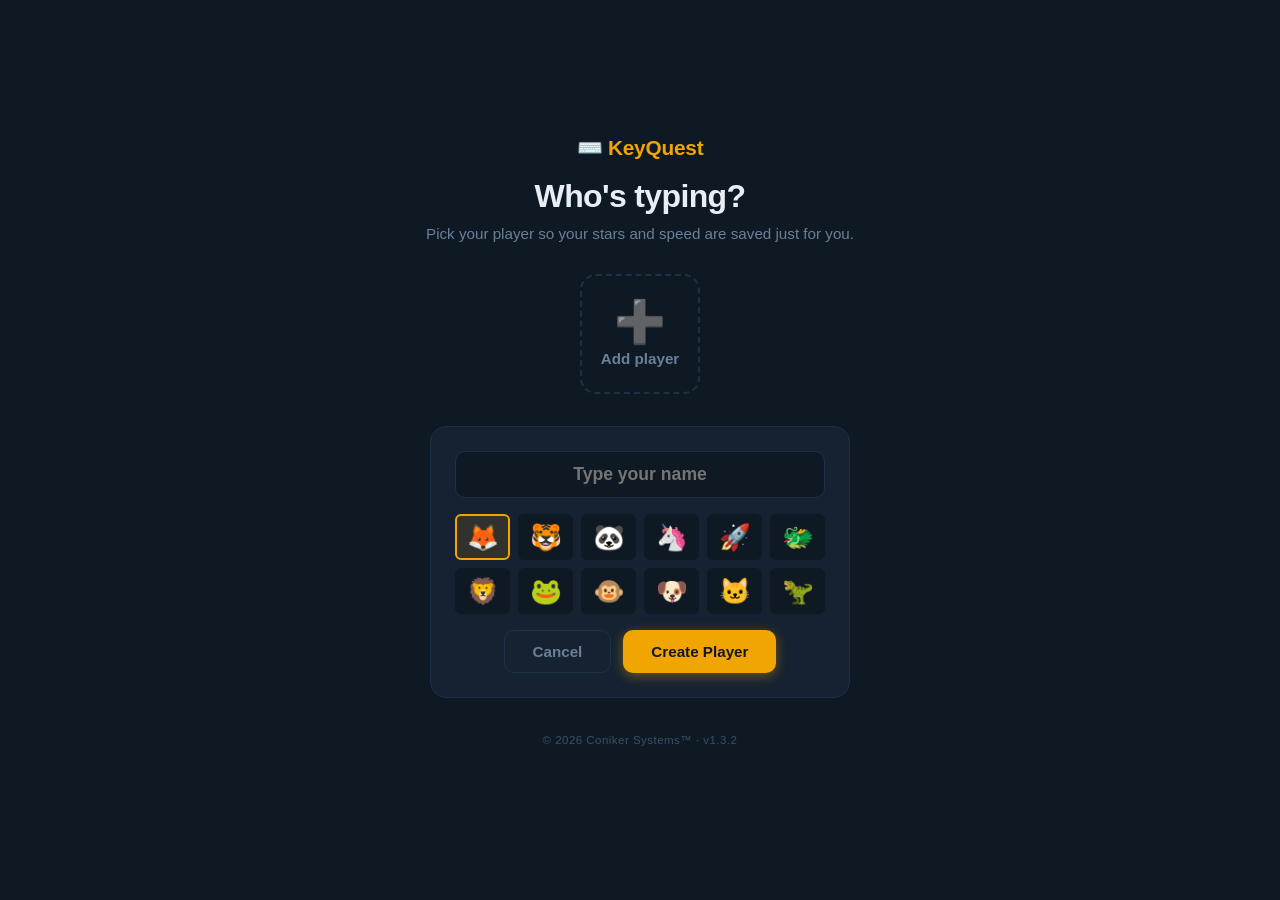
==== commit 34b7b8ff: "v1.3.2: fix offline first-launch, untaught lesson keys, finger map, touch targets Found by a 195-che" ====
--- a/index.html
+++ b/index.html
@@ -15,7 +15,7 @@
   <link rel="apple-touch-icon" href="icons/icon-192.svg">
 
   <!-- App Stylesheet — ?v= cache-busts on each release (keep in sync with APP_VERSION) -->
-  <link rel="stylesheet" href="css/app.css?v=1.3.0">
+  <link rel="stylesheet" href="css/app.css?v=1.3.2">
 
   <title>KeyQuest — Learn to Type</title>
 </head>
@@ -372,15 +372,15 @@
        Share + Feedback are handled by the reusable js/feedback.js widget,
        triggered from the header buttons (noFab — no floating button).
        ============================================================== -->
-  <script src="js/version.js?v=1.3.0"></script>
-  <script src="js/lessons.js?v=1.3.0"></script>
-  <script src="js/keyboard.js?v=1.3.0"></script>
-  <script src="js/app.js?v=1.3.0"></script>
-  <script src="js/game.js?v=1.3.0"></script>
+  <script src="js/version.js?v=1.3.2"></script>
+  <script src="js/lessons.js?v=1.3.2"></script>
+  <script src="js/keyboard.js?v=1.3.2"></script>
+  <script src="js/app.js?v=1.3.2"></script>
+  <script src="js/game.js?v=1.3.2"></script>
   <script>
     window.APP_INFO = { name: "KeyQuest", url: "https://conikersystems.github.io/typing/", email: "info@conikersystems.com", noFab: true, version: "1.3.0" };
   </script>
-  <script src="js/feedback.js?v=1.3.0"></script>
+  <script src="js/feedback.js?v=1.3.2"></script>
 
 </body>
 </html>
--- a/css/app.css
+++ b/css/app.css
@@ -510,6 +510,10 @@
 .share-btn {
   display: inline-flex;
   align-items: center;
+  justify-content: center;
+  /* 44px is Apple's minimum comfortable touch target — these header chips
+     were 37px tall, which is a small target for a child on an iPad. */
+  min-height: 44px;
   gap: 6px;
   background: var(--bg);
   border: 1.5px solid var(--border);
@@ -533,6 +537,7 @@
 .profile-chip {
   display: inline-flex;
   align-items: center;
+  min-height: 44px;   /* match .share-btn — comfortable iPad touch target */
   gap: 8px;
   background: var(--bg);
   border: 1.5px solid var(--border);
@@ -1634,7 +1639,8 @@
 body.about-page .nav { display: flex; align-items: center; gap: 10px; }
 body.about-page .chip { font-family: var(--font-ui); font-size: 0.85rem; font-weight: 700; text-decoration: none;
   background: var(--bg); border: 1.5px solid var(--border); color: var(--text); border-radius: 22px; padding: 8px 14px;
-  cursor: pointer; display: inline-flex; align-items: center; }
+  cursor: pointer; display: inline-flex; align-items: center; justify-content: center;
+  min-height: 44px; }   /* comfortable iPad touch target, matches .share-btn */
 body.about-page .chip:hover { border-color: var(--gold); color: var(--gold); }
 body.about-page .about-main { max-width: 760px; margin: 0 auto; padding: 36px 22px 60px; }
 body.about-page .about-card { background: var(--panel); border: 1px solid var(--border); border-radius: var(--radius-lg);
